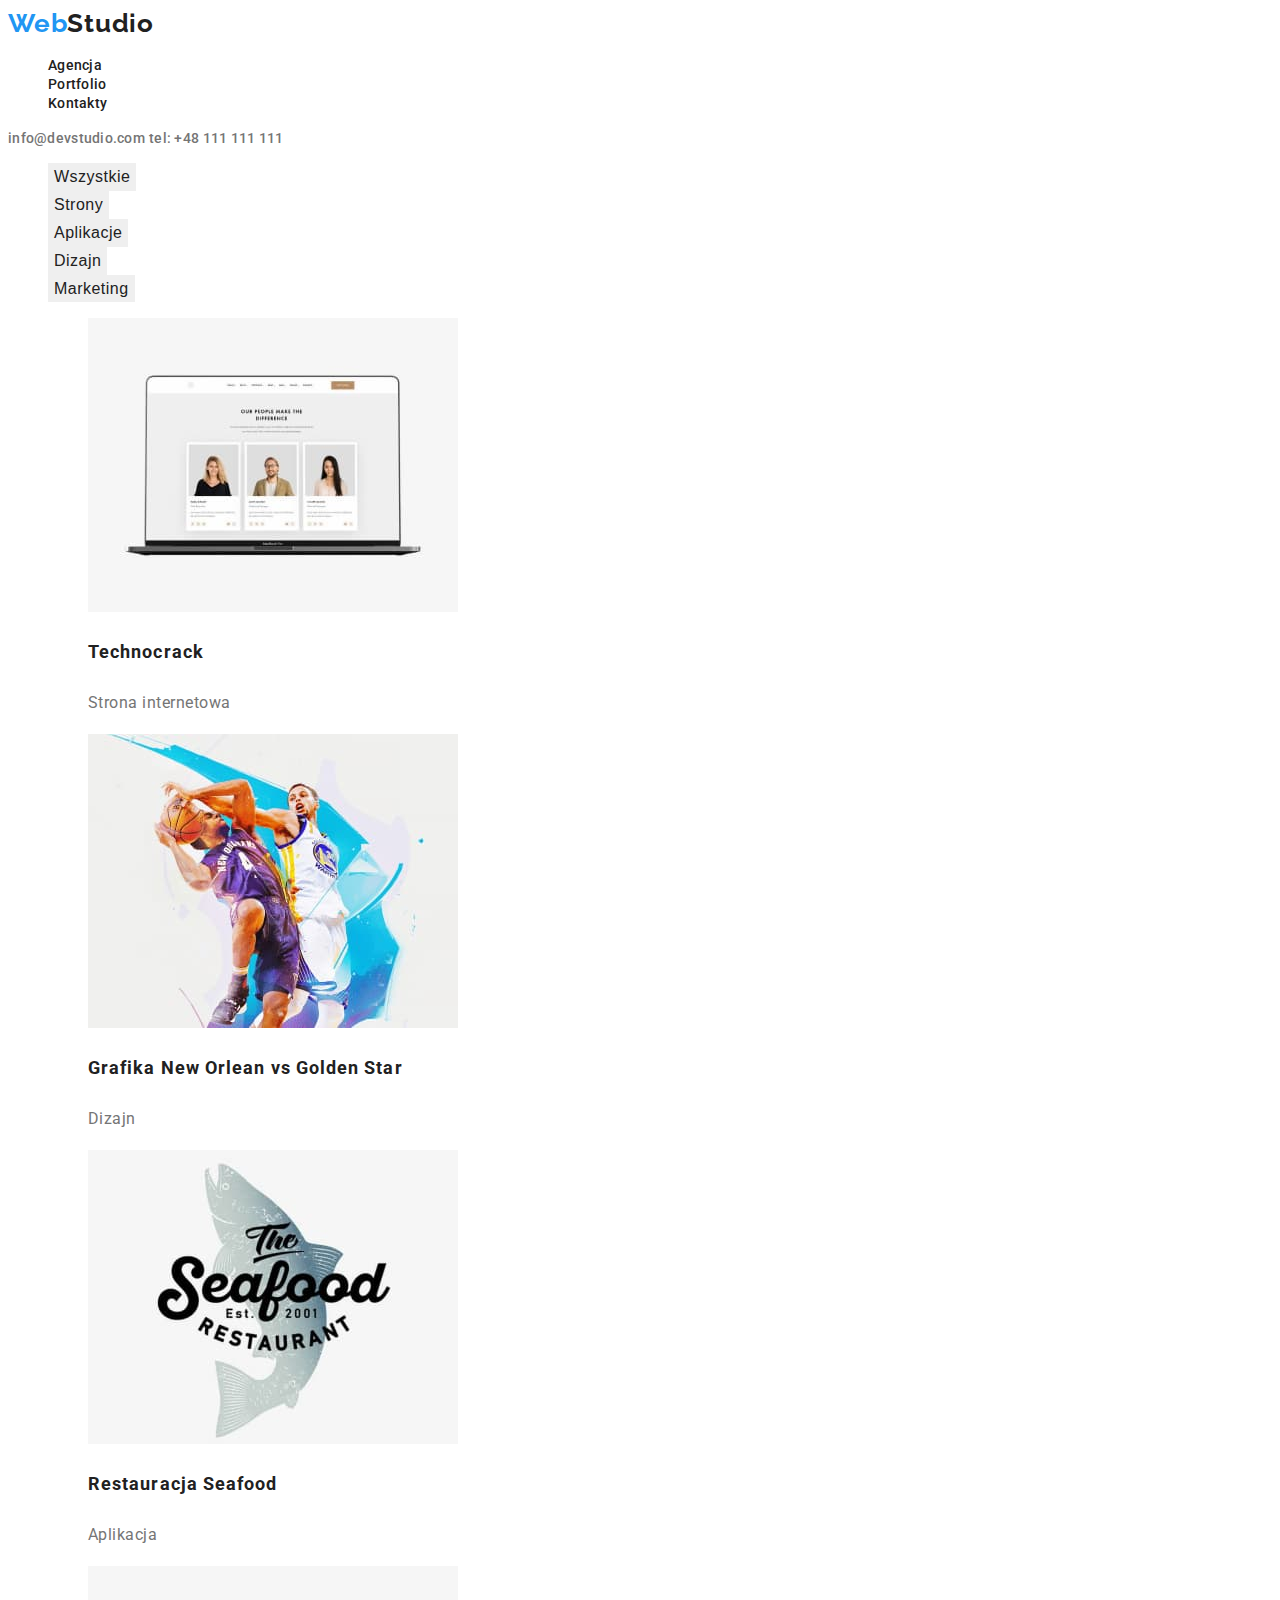
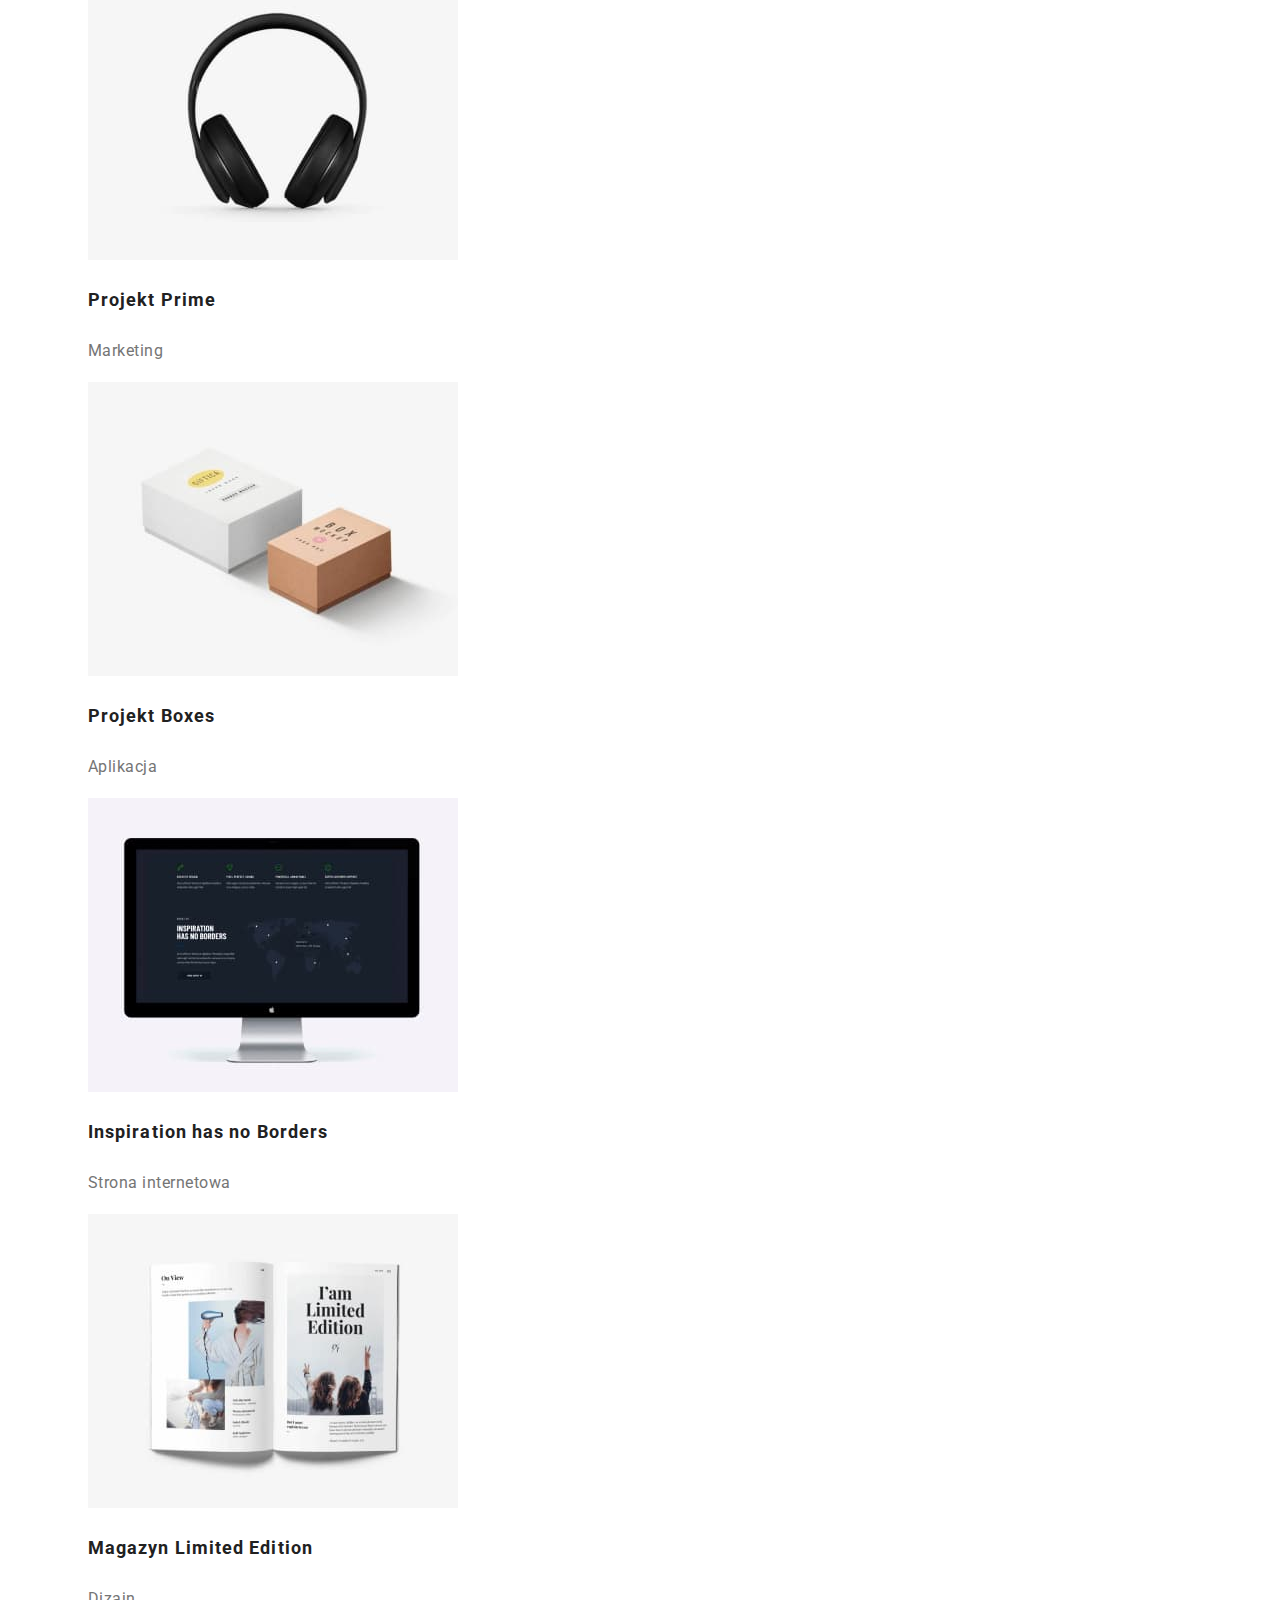
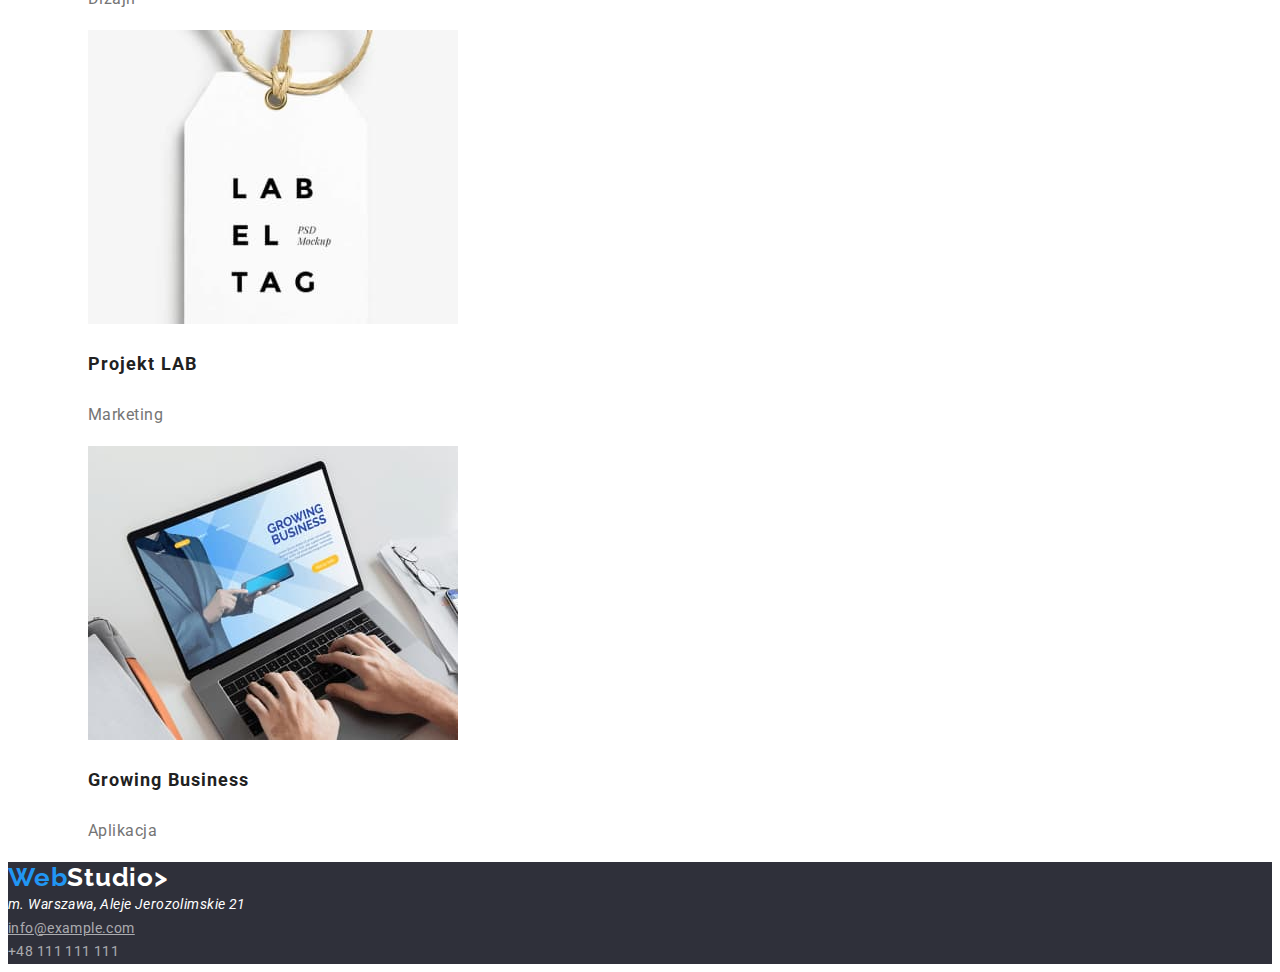
==== portfolio.html @ 7dd77236 "copied files from hw-02" ====
<!DOCTYPE html>
<html lang="pl">
  <head>
    <meta charset="UTF-8" />
    <meta http-equiv="X-UA-Compatible" content="IE=edge" />
    <meta name="viewport" content="width=device-width, initial-scale=1.0" />
    <title>Portfolio</title>
    <!--Google fonts links-->
    <link rel="preconnect" href="https://fonts.googleapis.com" />
    <link rel="preconnect" href="https://fonts.gstatic.com" crossorigin />
    <link
      href="https://fonts.googleapis.com/css2?family=Raleway:wght@700&family=Roboto:wght@400;500;700;900&display=swap"
      rel="stylesheet"
    />

    <!--End Google fonts links-->
    <link rel="stylesheet" href="./css/styles.css" />
  </head>
  <body>
    <header>
      <a href="#" class="header-logo"
        ><span class="blue-element">Web</span>Studio</a
      >
      <nav>
        <ul class="list">
          <li><a href="./index.html" class="nav-item">Agencja</a></li>
          <li><a href="./portfolio.html" class="nav-item">Portfolio</a></li>
          <li><a href="#" class="nav-item">Kontakty</a></li>
        </ul>
      </nav>
      <a href="mailto:info@devstudio.com" class="header-mail-link"
        >info@devstudio.com</a
      >
      <a href="tel:+48111111111" class="header-tel-link"
        >tel: +48 111 111 111</a
      >
    </header>
    <main>
      <!--Filters-->

      <section>
        <ul class="list">
          <li><button type="button" class="filters-btn">Wszystkie</button></li>
          <li><button type="button" class="filters-btn">Strony</button></li>
          <li><button type="button" class="filters-btn">Aplikacje</button></li>
          <li><button type="button" class="filters-btn">Dizajn</button></li>

          <li><button type="button" class="filters-btn">Marketing</button></li>
        </ul>
      </section>

      <!--Projects-->
      <section>
        <ul class="list">
          <li>
            <figure>
              <img
                src="images/portfolio/portfolio_img1.jpg"
                alt="laptop screen"
                width="370"
                height="294"
              />
              <figcaption>
                <hgroup>
                  <h3 class="projects-pic-title">Technocrack</h3>
                  <p class="projects-description">Strona internetowa</p>
                </hgroup>
              </figcaption>
            </figure>
          </li>

          <li>
            <figure>
              <img
                src="images/portfolio/portfolio_img2.jpg"
                alt="basketball players"
                width="370"
                height="294"
              />
              <figcaption>
                <hgroup>
                  <h3 class="projects-pic-title">
                    Grafika New Orlean vs Golden Star
                  </h3>
                  <p class="projects-description">Dizajn</p>
                </hgroup>
              </figcaption>
            </figure>
          </li>
          <li>
            <figure>
              <img
                src="images/portfolio/portfolio_img3.jpg"
                alt="restaurant logo"
                width="370"
                height="294"
              />
              <figcaption>
                <hgroup>
                  <h3 class="projects-pic-title">Restauracja Seafood</h3>
                  <p class="projects-description">Aplikacja</p>
                </hgroup>
              </figcaption>
            </figure>
          </li>
          <li>
            <figure>
              <img
                src="images/portfolio/portfolio_img4.jpg"
                alt="headphones"
                width="370"
                height="294"
              />
              <figcaption>
                <hgroup>
                  <h3 class="projects-pic-title">Projekt Prime</h3>
                  <p class="projects-description">Marketing</p>
                </hgroup>
              </figcaption>
            </figure>
          </li>
          <li>
            <figure>
              <img
                src="images/portfolio/portfolio_img5.jpg"
                alt="boxes"
                width="370"
                height="294"
              />
              <figcaption>
                <hgroup>
                  <h3 class="projects-pic-title">Projekt Boxes</h3>
                  <p class="projects-description">Aplikacja</p>
                </hgroup>
              </figcaption>
            </figure>
          </li>
          <li>
            <figure>
              <img
                src="images/portfolio/portfolio_img6.jpg"
                alt="screen"
                width="370"
                height="294"
              />
              <figcaption>
                <hgroup>
                  <h3 class="projects-pic-title">Inspiration has no Borders</h3>
                  <p class="projects-description">Strona internetowa</p>
                </hgroup>
              </figcaption>
            </figure>
          </li>
          <li>
            <figure>
              <img
                src="images/portfolio/portfolio_img7.jpg"
                alt="magazine"
                width="370"
                height="294"
              />
              <figcaption>
                <hgroup>
                  <h3 class="projects-pic-title">Magazyn Limited Edition</h3>
                  <p class="projects-description">Dizajn</p>
                </hgroup>
              </figcaption>
            </figure>
          </li>
          <li>
            <figure>
              <img
                src="images/portfolio/portfolio_img8.jpg"
                alt="label tag"
                width="370"
                height="294"
              />
              <figcaption>
                <hgroup>
                  <h3 class="projects-pic-title">Projekt LAB</h3>
                  <p class="projects-description">Marketing</p>
                </hgroup>
              </figcaption>
            </figure>
          </li>
          <li>
            <figure>
              <img
                src="images/portfolio/portfolio_img9.jpg"
                alt="hands on laptop"
                width="370"
                height="294"
              />
              <figcaption>
                <hgroup>
                  <h3 class="projects-pic-title">Growing Business</h3>
                  <p class="projects-description">Aplikacja</p>
                </hgroup>
              </figcaption>
            </figure>
          </li>
        </ul>
      </section>
    </main>
    <footer class="footer">
      <a href="#" class="footer-logo"
        ><span class="blue-element">Web</span>Studio></a
      >
      <address class="address">m. Warszawa, Aleje Jerozolimskie 21</address>
      <a href="mailto:info@example.com" class="portfolio-footer-mail"
        >info@example.com</a
      >
      <div>
        <a href="tel:+48111111111" class="footer-tel-link">+48 111 111 111</a>
      </div>
    </footer>
  </body>
</html>
---- css/styles.css ----
:root {
  --primary-color: #212121;
  --text-color: #757575;
  --selection-color: #2196f3;
  --background-color: #2f303a;
  --hero-font-color: #ffffff;
  --footer-logo-address-color: rgba(255, 255, 255, 1);
  --footer-links-color: rgba(255, 255, 255, 0.6);
}

body {
  font-family: "Roboto", sans-serif, "Raleway", sans-serif;
  color: var(--primary-color);
}

.header-logo {
  font-family: "Raleway";
  font-weight: 700;
  font-size: 26px;
  line-height: 1.19;
  letter-spacing: 0.03em;
  text-decoration: none;
  color: var(--primary-color);
}

.blue-element {
  color: #2196f3;
}

.list {
  list-style: none;
}

.nav-item {
  font-weight: 500;
  font-size: 14px;
  line-height: 1.14;
  letter-spacing: 0.02em;
  text-decoration: none;
  color: var(--primary-color);
}

.nav-item:hover,
.nav-item:focus {
  color: #2196f3;
}

.header-tel-link,
.header-mail-link {
  font-family: "Roboto";
  font-weight: 500;
  font-size: 14px;
  line-height: 1.14;
  letter-spacing: 0.02em;
  text-decoration: none;
  color: var(--text-color);
}

.header-tel-link:hover,
.header-tel-link:focus {
  color: var(--selection-color);
}
.header-mail-link:hover,
.header-mail-link:focus {
  color: var(--selection-color);
}

.hero {
  color: var(--hero-font-color);
  background-color: var(--background-color);
}

.hero-head {
  font-weight: 900;
  font-size: 44px;
  line-height: 1.36;
  text-align: center;
  letter-spacing: 0.06em;
  text-transform: uppercase;
}

.hero-btn {
  font-weight: 700;
  font-size: 16px;
  line-height: 1.87;
  align-items: center;
  text-align: center;
  letter-spacing: 0.06em;
  background-color: var(--selection-color);
  cursor: pointer;
}

.filters-btn {
  font-weight: 500;
  font-size: 16px;
  line-height: 1.62;
  text-align: center;
  letter-spacing: 0.03em;
  color: var(--primary-color);
  border: none;
  cursor: pointer;
}

.filters-btn:hover,
.filters-btn:focus {
  background-color: var(--selection-color);
  color: var(--hero-font-color);
}

.text-headline {
  font-weight: 700;
  font-size: 14px;
  line-height: 1.14;
  letter-spacing: 0.03em;
  text-transform: uppercase;

  color: var(--primary-color);
}

.text {
  font-size: 14px;
  line-height: 1.71;
  letter-spacing: 0.03em;

  color: var(--text-color);
}

.headline {
  font-weight: 700;
  font-size: 36px;
  line-height: 1.16;
  text-align: center;
  letter-spacing: 0.03em;

  color: var(--primary-color);
}

.team-member {
  font-weight: 500;
  font-size: 16px;
  line-height: 1.18;
  letter-spacing: 0.03em;

  color: var(--primary-color);
}

.team-position {
  font-size: 16px;
  line-height: 1.18;
  letter-spacing: 0.03em;
  color: var(--text-color);
}

.projects-pic-title {
  font-weight: 700;
  font-size: 18px;
  line-height: 2;
  letter-spacing: 0.06em;
  color: var(--primary-color);
}

.projects-description {
  font-size: 16px;
  line-height: 1.87;
  letter-spacing: 0.03em;
  color: var(--text-color);
}
.footer {
  background-color: var(--background-color);
}

.footer-logo {
  font-family: "Raleway";
  font-weight: 700;
  font-size: 26px;
  line-height: 1.19;
  letter-spacing: 0.03em;
  color: var(--footer-logo-address-color);
  text-decoration: none;
}

.address {
  font-size: 14px;
  line-height: 1.71;
  letter-spacing: 0.03em;
  color: var(--footer-logo-address-color);
}

.footer-tel-link,
.agency-footer-mail {
  font-size: 14px;
  line-height: 1.71;
  letter-spacing: 0.03em;
  text-decoration: none;
  color: var(--footer-links-color);
}

.footer-tel-link:hover,
.footer-tel-link:focus {
  color: var(--selection-color);
}

.agency.footer-mail:hover,
.agency-footer-mail:focus {
  color: var(--selection-color);
}

.portfolio-footer-mail {
  font-size: 14px;
  line-height: 1.71;
  letter-spacing: 0.03em;
  text-decoration-line: underline;
  color: var(--footer-links-color);
}

.portfolio-footer-mail:hover,
portfolio-footer-mail:focus {
  color: var(--selection-color);
}
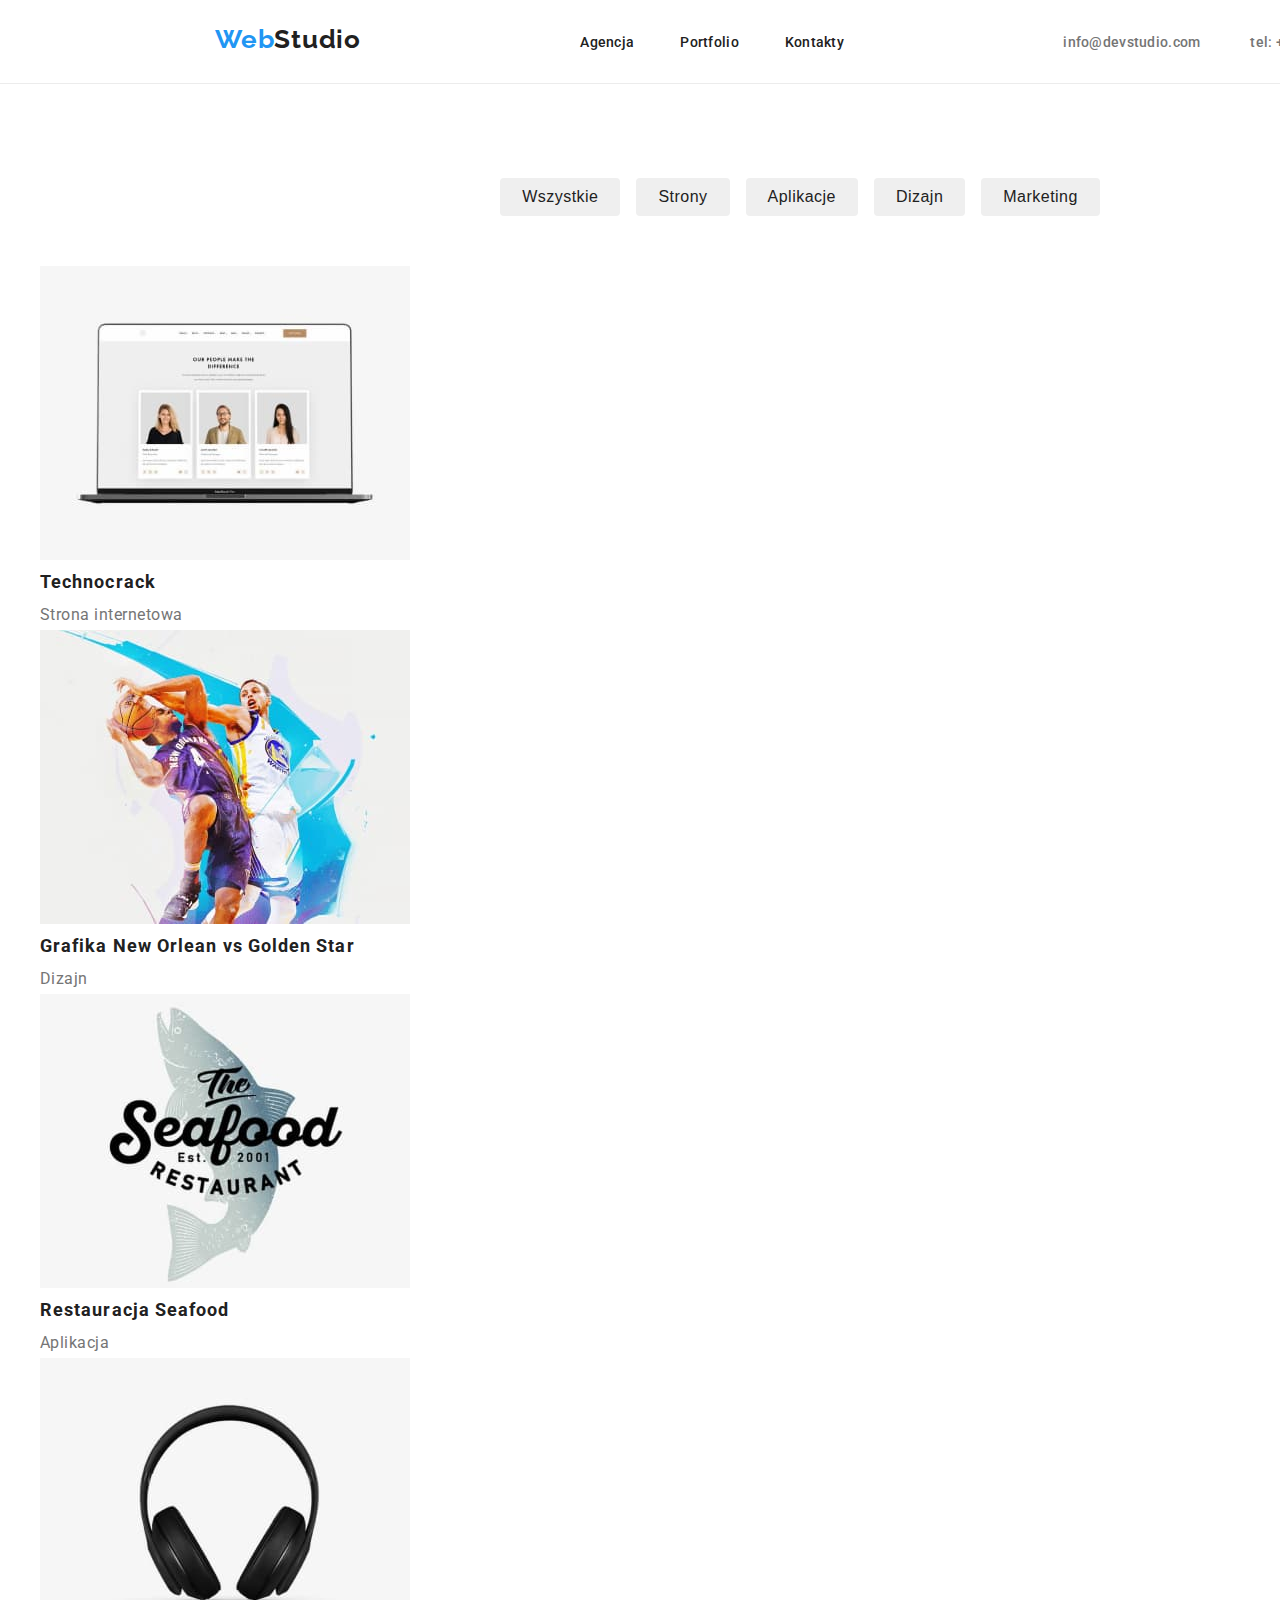
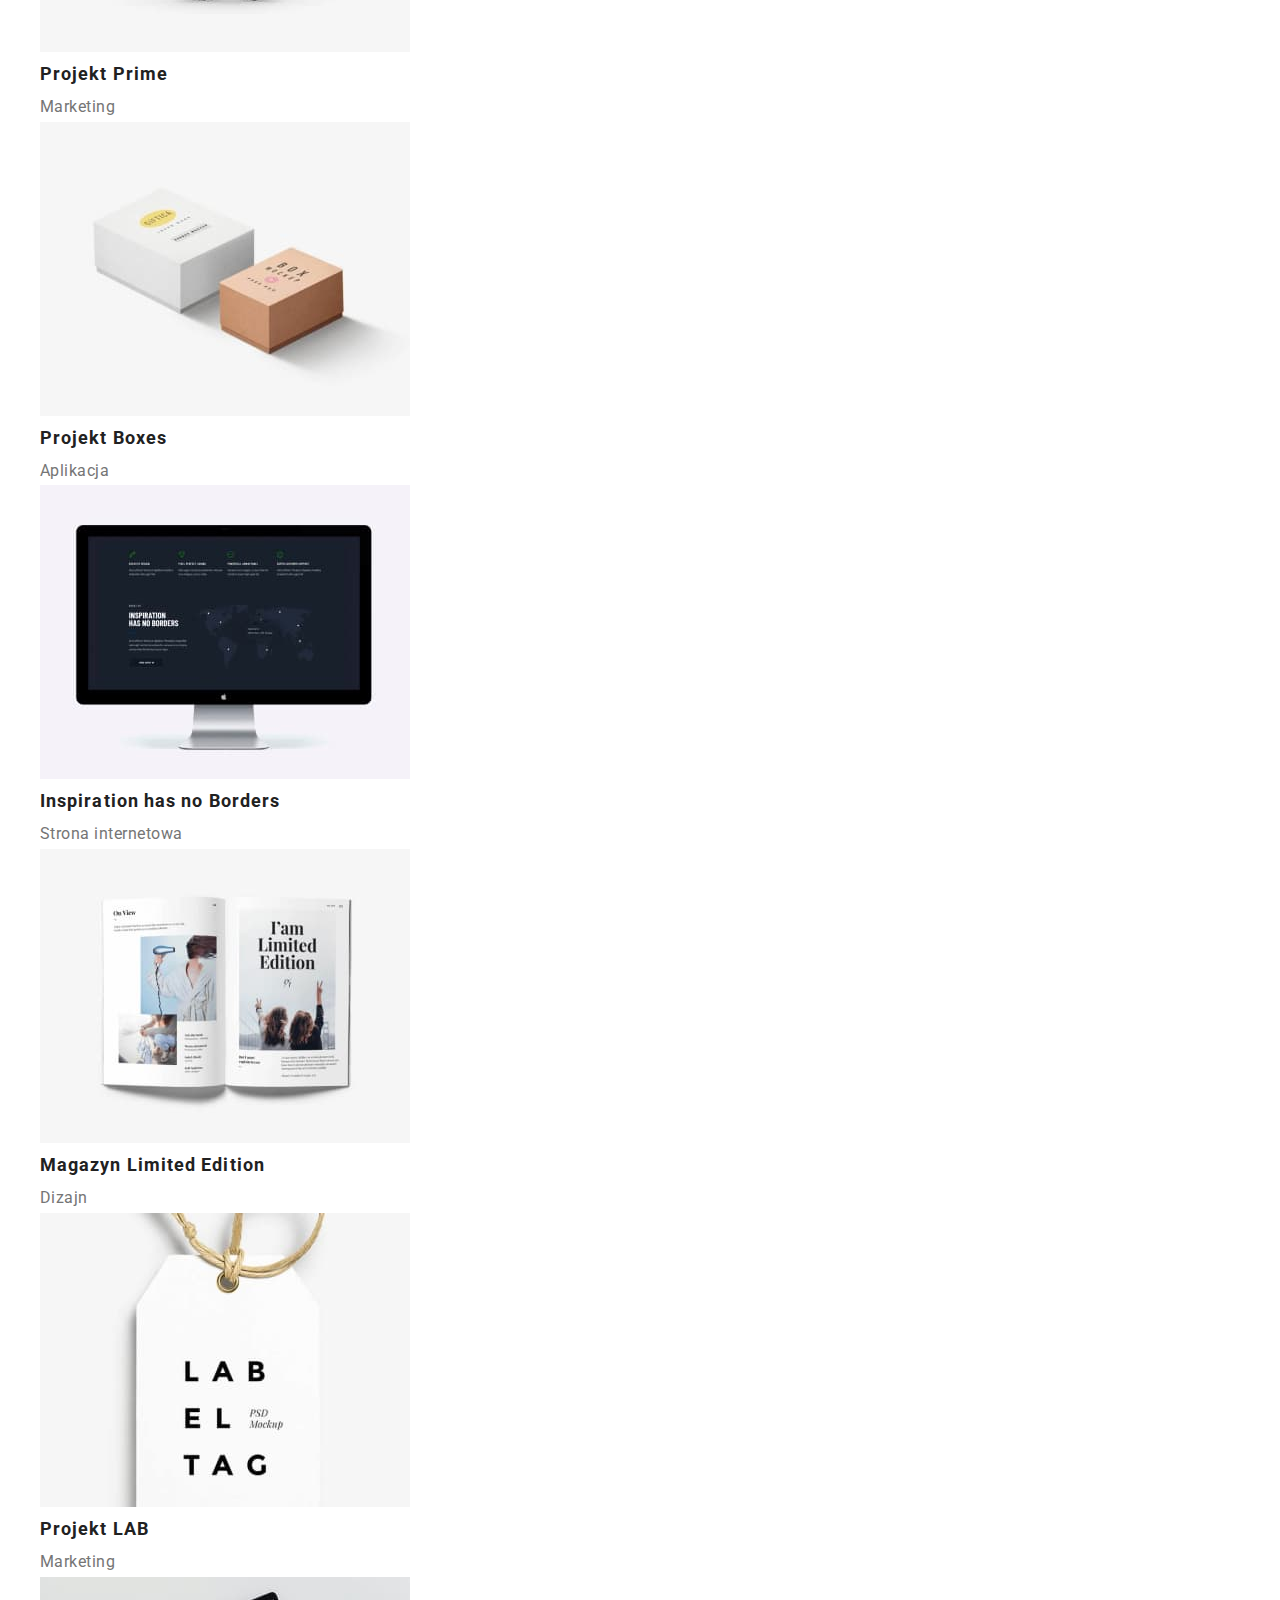
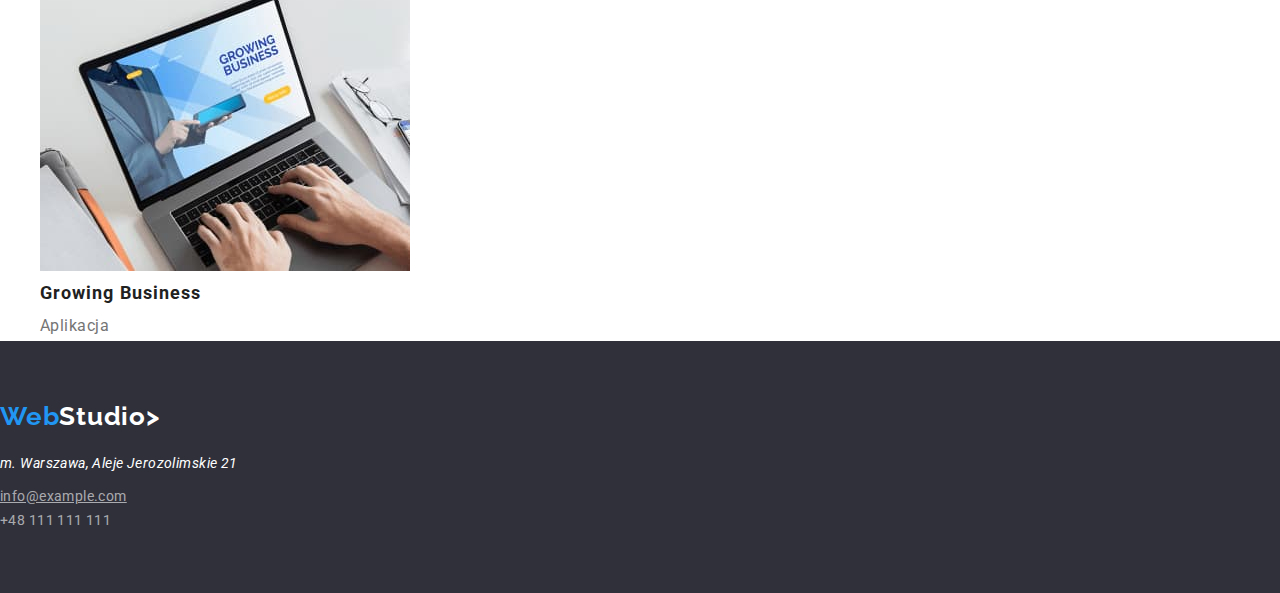
==== commit d1ead6c8: "arranged filters buttons" ====
--- a/portfolio.html
+++ b/portfolio.html
@@ -18,40 +18,58 @@
   </head>
   <body>
     <header>
-      <a href="#" class="header-logo"
-        ><span class="blue-element">Web</span>Studio</a
-      >
-      <nav>
-        <ul class="list">
-          <li><a href="./index.html" class="nav-item">Agencja</a></li>
-          <li><a href="./portfolio.html" class="nav-item">Portfolio</a></li>
-          <li><a href="#" class="nav-item">Kontakty</a></li>
-        </ul>
-      </nav>
-      <a href="mailto:info@devstudio.com" class="header-mail-link"
-        >info@devstudio.com</a
-      >
-      <a href="tel:+48111111111" class="header-tel-link"
-        >tel: +48 111 111 111</a
-      >
+      <section class="header section">
+        <div class="container">
+          <a href="#" class="header-logo"
+            ><span class="blue-element">Web</span>Studio</a
+          >
+          <nav>
+            <ul class="list nav-list">
+              <li><a href="./index.html" class="nav-item">Agencja</a></li>
+              <li><a href="./portfolio.html" class="nav-item">Portfolio</a></li>
+              <li><a href="#" class="nav-item">Kontakty</a></li>
+            </ul>
+          </nav>
+          <ul class="list contacts-list">
+            <li>
+              <a href="mailto:info@devstudio.com" class="header-mail-link"
+                >info@devstudio.com</a
+              >
+            </li>
+            <li>
+              <a href="tel:+48111111111" class="header-tel-link"
+                >tel: +48 111 111 111</a
+              >
+            </li>
+          </ul>
+        </div>
+      </section>
     </header>
     <main>
       <!--Filters-->
 
-      <section>
-        <ul class="list">
-          <li><button type="button" class="filters-btn">Wszystkie</button></li>
-          <li><button type="button" class="filters-btn">Strony</button></li>
-          <li><button type="button" class="filters-btn">Aplikacje</button></li>
-          <li><button type="button" class="filters-btn">Dizajn</button></li>
-
-          <li><button type="button" class="filters-btn">Marketing</button></li>
-        </ul>
+      <section class="section filters-section">
+        <div class="container">
+          <ul class="list filters-btn-list">
+            <li>
+              <button type="button" class="filters-btn">Wszystkie</button>
+            </li>
+            <li><button type="button" class="filters-btn">Strony</button></li>
+            <li>
+              <button type="button" class="filters-btn">Aplikacje</button>
+            </li>
+            <li><button type="button" class="filters-btn">Dizajn</button></li>
+
+            <li>
+              <button type="button" class="filters-btn">Marketing</button>
+            </li>
+          </ul>
+        </div>
       </section>
 
       <!--Projects-->
-      <section>
-        <ul class="list">
+      <section class="section projects-section">
+        <ul class="list projects-list">
           <li>
             <figure>
               <img
--- a/css/styles.css
+++ b/css/styles.css
@@ -6,12 +6,37 @@
   --hero-font-color: #ffffff;
   --footer-logo-address-color: rgba(255, 255, 255, 1);
   --footer-links-color: rgba(255, 255, 255, 0.6);
+  --our-team-background-color: #f5f4fa;
+}
+
+*,
+*::before,
+*::after {
+  box-sizing: border-box;
+}
+* {
+  margin: 0;
 }
 
 body {
   font-family: "Roboto", sans-serif, "Raleway", sans-serif;
   color: var(--primary-color);
 }
+.section {
+  width: 1600px;
+}
+
+.container {
+  width: 1200px;
+  padding: 0 15px;
+}
+/* HEADER */
+
+.header > .container {
+  display: flex;
+  justify-content: space-between;
+  margin: 0 auto;
+}
 
 .header-logo {
   font-family: "Raleway";
@@ -21,6 +46,8 @@
   letter-spacing: 0.03em;
   text-decoration: none;
   color: var(--primary-color);
+  margin-top: 24px;
+  margin-bottom: 25px;
 }
 
 .blue-element {
@@ -31,6 +58,14 @@
   list-style: none;
 }
 
+.nav-list {
+  display: flex;
+  gap: 46px;
+  padding: 0;
+  margin-top: 32px;
+  margin-bottom: 32px;
+}
+
 .nav-item {
   font-weight: 500;
   font-size: 14px;
@@ -42,7 +77,14 @@
 
 .nav-item:hover,
 .nav-item:focus {
-  color: #2196f3;
+  color: var(--selection-color);
+}
+.contacts-list {
+  display: flex;
+  gap: 50px;
+  padding: 0;
+  margin-top: 32px;
+  margin-bottom: 32px;
 }
 
 .header-tel-link,
@@ -65,9 +107,12 @@
   color: var(--selection-color);
 }
 
+/* HERO */
+
 .hero {
   color: var(--hero-font-color);
   background-color: var(--background-color);
+  padding: 94px;
 }
 
 .hero-head {
@@ -77,6 +122,9 @@
   text-align: center;
   letter-spacing: 0.06em;
   text-transform: uppercase;
+  margin: 0 auto;
+  width: 696px;
+  padding-bottom: 30px;
 }
 
 .hero-btn {
@@ -87,7 +135,212 @@
   text-align: center;
   letter-spacing: 0.06em;
   background-color: var(--selection-color);
+  border: none;
+  color: var(--hero-font-color);
   cursor: pointer;
+  margin: 0 auto;
+  padding-top: 10px;
+  padding-bottom: 10px;
+  padding-right: 41px;
+  padding-left: 42px;
+  display: flex;
+  justify-content: center;
+}
+
+/* OUR ASSETS */
+
+.our-assets {
+  padding-top: 94px;
+  padding-bottom: 94px;
+}
+.our-assets > .container {
+  margin: 0 auto;
+}
+
+.our-assets-list {
+  display: flex;
+  flex-wrap: wrap;
+  gap: 30px;
+  padding: 0;
+}
+
+.our-assets-item {
+  flex-basis: calc((100% - 90px) / 4);
+}
+.our-assets-item p {
+  margin-top: 10px;
+}
+
+.our-assets-text-headline {
+  font-weight: 700;
+  font-size: 14px;
+  line-height: 1.14;
+  letter-spacing: 0.03em;
+  text-transform: uppercase;
+
+  color: var(--primary-color);
+}
+
+.our-assets-text {
+  font-size: 14px;
+  line-height: 1.71;
+  letter-spacing: 0.03em;
+
+  color: var(--text-color);
+}
+
+/* CZYM SIĘ ZAJMUJEMY */
+
+.our-profession {
+  padding-bottom: 94px;
+}
+
+.our-profession > .container {
+  margin: 0 auto;
+}
+
+.our-profession-list {
+  display: flex;
+  flex-wrap: wrap;
+  gap: 30px;
+  margin-top: 50px;
+  padding: 0;
+}
+.our-profession-headline {
+  font-weight: 700;
+  font-size: 36px;
+  line-height: 1.16;
+  text-align: center;
+  letter-spacing: 0.03em;
+  color: var(--primary-color);
+  margin: 0 auto;
+}
+
+/* NASZ ZESPÓŁ */
+
+.our-team-section {
+  background-color: var(--our-team-background-color);
+  padding-top: 94px;
+  padding-bottom: 94px;
+}
+
+.our-team-section .container {
+  margin: 0 auto;
+}
+
+.our-team-headline {
+  font-weight: 700;
+  font-size: 36px;
+  line-height: 1.16;
+  text-align: center;
+  letter-spacing: 0.03em;
+  color: var(--primary-color);
+  margin: 0 auto 50px;
+}
+
+.our-team-list {
+  display: flex;
+  justify-content: center;
+  gap: 30px;
+  padding: 0;
+}
+
+.our-team-list-item {
+  flex-basis: calc((100%-90px) / 4);
+  box-shadow: 0px 1px 3px rgba(0, 0, 0, 0.12), 0px 1px 1px rgba(0, 0, 0, 0.14),
+    0px 2px 1px rgba(0, 0, 0, 0.2);
+}
+
+.team-member {
+  font-weight: 500;
+  font-size: 16px;
+  line-height: 1.18;
+  letter-spacing: 0.03em;
+
+  color: var(--primary-color);
+  text-align: center;
+  margin: 30px 99px 10px 99px;
+}
+
+.team-position {
+  font-size: 16px;
+  line-height: 1.18;
+  letter-spacing: 0.03em;
+  color: var(--text-color);
+  text-align: center;
+  padding-bottom: 30px;
+}
+
+/* FOOTER */
+
+.footer {
+  background-color: var(--background-color);
+  width: 1600px;
+  padding-top: 60px;
+  padding-bottom: 60px;
+}
+
+.footer .container {
+  margin: 0 auto;
+  width: 1200px;
+}
+.footer-logo {
+  font-family: "Raleway";
+  font-weight: 700;
+  font-size: 26px;
+  line-height: 1.19;
+  letter-spacing: 0.03em;
+  color: var(--footer-logo-address-color);
+  text-decoration: none;
+  padding-bottom: 20px;
+  display: flex;
+}
+
+.address {
+  font-size: 14px;
+  line-height: 1.71;
+  letter-spacing: 0.03em;
+  color: var(--footer-logo-address-color);
+  padding-bottom: 9px;
+}
+.agency-footer-mail {
+  padding-bottom: 9px;
+}
+.footer-tel-link,
+.agency-footer-mail {
+  font-size: 14px;
+  line-height: 1.71;
+  letter-spacing: 0.03em;
+  text-decoration: none;
+  color: var(--footer-links-color);
+}
+
+.footer-tel-link:hover,
+.footer-tel-link:focus {
+  color: var(--selection-color);
+}
+
+.agency-footer-mail:hover,
+.agency-footer-mail:focus {
+  color: var(--selection-color);
+}
+
+/* PORTFOLIO FILTERS */
+
+.filters-section {
+  border-top: 1px solid #ececec;
+}
+
+.filters-btn-list {
+  display: flex;
+  justify-content: center;
+  padding: 0;
+}
+
+.filters-section .container {
+  padding-top: 94px;
+  padding-bottom: 50px;
+  margin: 0 auto;
 }
 
 .filters-btn {
@@ -99,6 +352,9 @@
   color: var(--primary-color);
   border: none;
   cursor: pointer;
+  margin: 0 8px;
+  border-radius: 4px;
+  padding: 6px 22px 6px 22px;
 }
 
 .filters-btn:hover,
@@ -107,48 +363,17 @@
   color: var(--hero-font-color);
 }
 
-.text-headline {
-  font-weight: 700;
-  font-size: 14px;
-  line-height: 1.14;
-  letter-spacing: 0.03em;
-  text-transform: uppercase;
-
-  color: var(--primary-color);
-}
-
-.text {
+.portfolio-footer-mail {
   font-size: 14px;
   line-height: 1.71;
   letter-spacing: 0.03em;
-
-  color: var(--text-color);
-}
-
-.headline {
-  font-weight: 700;
-  font-size: 36px;
-  line-height: 1.16;
-  text-align: center;
-  letter-spacing: 0.03em;
-
-  color: var(--primary-color);
-}
-
-.team-member {
-  font-weight: 500;
-  font-size: 16px;
-  line-height: 1.18;
-  letter-spacing: 0.03em;
-
-  color: var(--primary-color);
-}
-
-.team-position {
-  font-size: 16px;
-  line-height: 1.18;
-  letter-spacing: 0.03em;
-  color: var(--text-color);
+  text-decoration-line: underline;
+  color: var(--footer-links-color);
+}
+
+.portfolio-footer-mail:hover,
+portfolio-footer-mail:focus {
+  color: var(--selection-color);
 }
 
 .projects-pic-title {
@@ -165,55 +390,3 @@
   letter-spacing: 0.03em;
   color: var(--text-color);
 }
-.footer {
-  background-color: var(--background-color);
-}
-
-.footer-logo {
-  font-family: "Raleway";
-  font-weight: 700;
-  font-size: 26px;
-  line-height: 1.19;
-  letter-spacing: 0.03em;
-  color: var(--footer-logo-address-color);
-  text-decoration: none;
-}
-
-.address {
-  font-size: 14px;
-  line-height: 1.71;
-  letter-spacing: 0.03em;
-  color: var(--footer-logo-address-color);
-}
-
-.footer-tel-link,
-.agency-footer-mail {
-  font-size: 14px;
-  line-height: 1.71;
-  letter-spacing: 0.03em;
-  text-decoration: none;
-  color: var(--footer-links-color);
-}
-
-.footer-tel-link:hover,
-.footer-tel-link:focus {
-  color: var(--selection-color);
-}
-
-.agency.footer-mail:hover,
-.agency-footer-mail:focus {
-  color: var(--selection-color);
-}
-
-.portfolio-footer-mail {
-  font-size: 14px;
-  line-height: 1.71;
-  letter-spacing: 0.03em;
-  text-decoration-line: underline;
-  color: var(--footer-links-color);
-}
-
-.portfolio-footer-mail:hover,
-portfolio-footer-mail:focus {
-  color: var(--selection-color);
-}
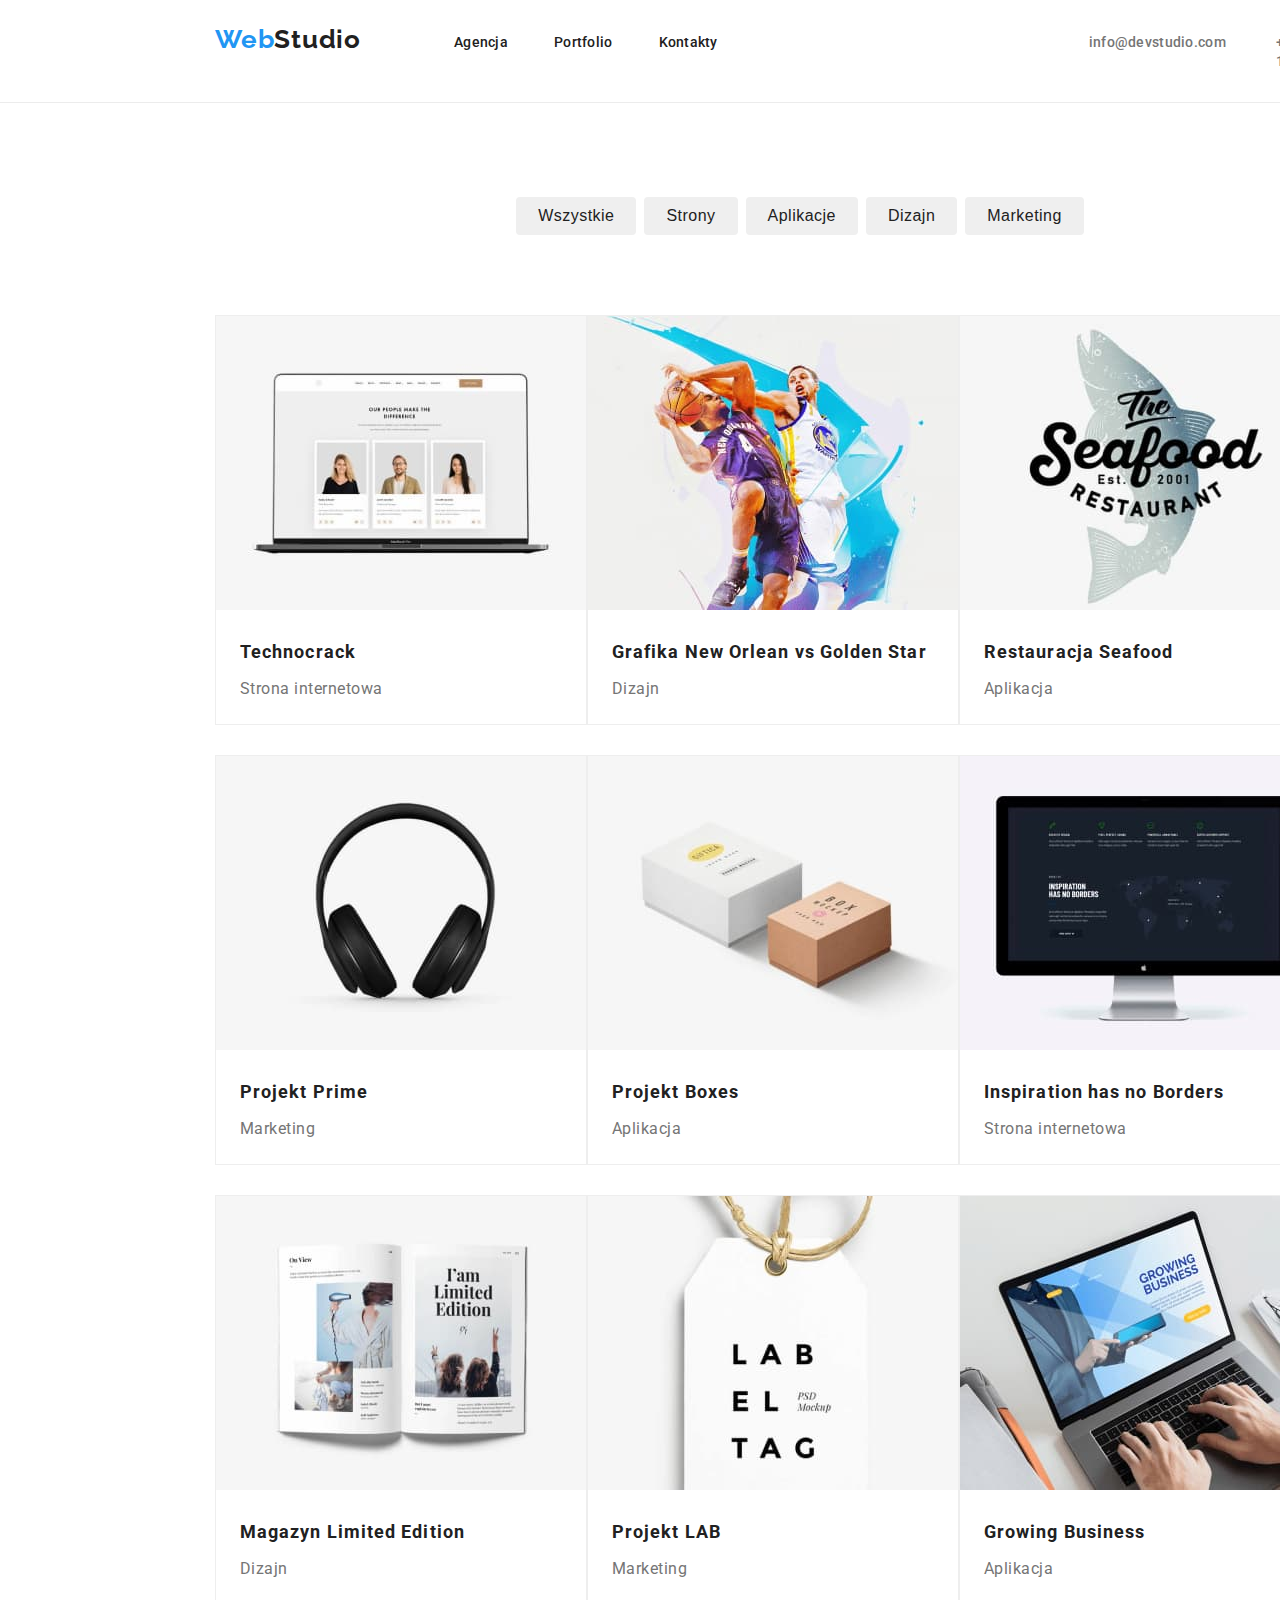
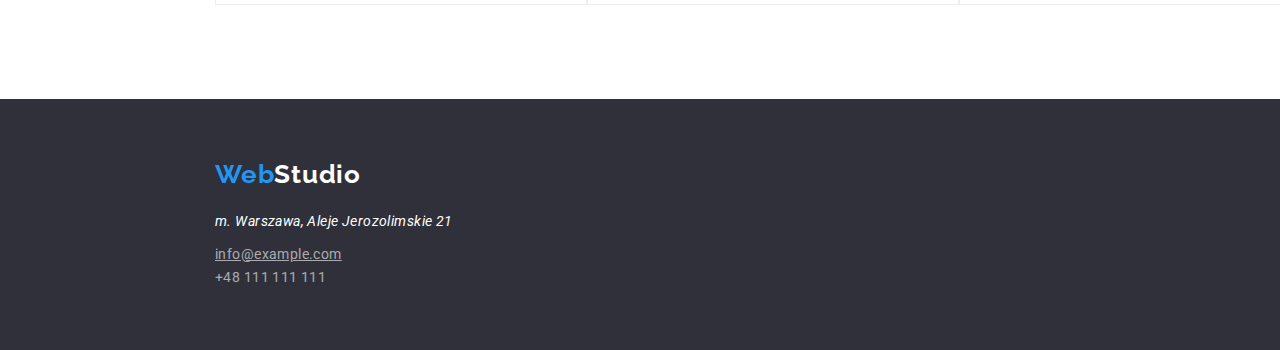
==== commit f4f09d96: "created portfolio grid" ====
--- a/portfolio.html
+++ b/portfolio.html
@@ -38,7 +38,7 @@
             </li>
             <li>
               <a href="tel:+48111111111" class="header-tel-link"
-                >tel: +48 111 111 111</a
+                >+48 111 111 111</a
               >
             </li>
           </ul>
@@ -69,167 +69,176 @@
 
       <!--Projects-->
       <section class="section projects-section">
-        <ul class="list projects-list">
-          <li>
-            <figure>
-              <img
-                src="images/portfolio/portfolio_img1.jpg"
-                alt="laptop screen"
-                width="370"
-                height="294"
-              />
-              <figcaption>
-                <hgroup>
-                  <h3 class="projects-pic-title">Technocrack</h3>
-                  <p class="projects-description">Strona internetowa</p>
-                </hgroup>
-              </figcaption>
-            </figure>
-          </li>
-
-          <li>
-            <figure>
-              <img
-                src="images/portfolio/portfolio_img2.jpg"
-                alt="basketball players"
-                width="370"
-                height="294"
-              />
-              <figcaption>
-                <hgroup>
-                  <h3 class="projects-pic-title">
-                    Grafika New Orlean vs Golden Star
-                  </h3>
-                  <p class="projects-description">Dizajn</p>
-                </hgroup>
-              </figcaption>
-            </figure>
-          </li>
-          <li>
-            <figure>
-              <img
-                src="images/portfolio/portfolio_img3.jpg"
-                alt="restaurant logo"
-                width="370"
-                height="294"
-              />
-              <figcaption>
-                <hgroup>
-                  <h3 class="projects-pic-title">Restauracja Seafood</h3>
-                  <p class="projects-description">Aplikacja</p>
-                </hgroup>
-              </figcaption>
-            </figure>
-          </li>
-          <li>
-            <figure>
-              <img
-                src="images/portfolio/portfolio_img4.jpg"
-                alt="headphones"
-                width="370"
-                height="294"
-              />
-              <figcaption>
-                <hgroup>
-                  <h3 class="projects-pic-title">Projekt Prime</h3>
-                  <p class="projects-description">Marketing</p>
-                </hgroup>
-              </figcaption>
-            </figure>
-          </li>
-          <li>
-            <figure>
-              <img
-                src="images/portfolio/portfolio_img5.jpg"
-                alt="boxes"
-                width="370"
-                height="294"
-              />
-              <figcaption>
-                <hgroup>
-                  <h3 class="projects-pic-title">Projekt Boxes</h3>
-                  <p class="projects-description">Aplikacja</p>
-                </hgroup>
-              </figcaption>
-            </figure>
-          </li>
-          <li>
-            <figure>
-              <img
-                src="images/portfolio/portfolio_img6.jpg"
-                alt="screen"
-                width="370"
-                height="294"
-              />
-              <figcaption>
-                <hgroup>
-                  <h3 class="projects-pic-title">Inspiration has no Borders</h3>
-                  <p class="projects-description">Strona internetowa</p>
-                </hgroup>
-              </figcaption>
-            </figure>
-          </li>
-          <li>
-            <figure>
-              <img
-                src="images/portfolio/portfolio_img7.jpg"
-                alt="magazine"
-                width="370"
-                height="294"
-              />
-              <figcaption>
-                <hgroup>
-                  <h3 class="projects-pic-title">Magazyn Limited Edition</h3>
-                  <p class="projects-description">Dizajn</p>
-                </hgroup>
-              </figcaption>
-            </figure>
-          </li>
-          <li>
-            <figure>
-              <img
-                src="images/portfolio/portfolio_img8.jpg"
-                alt="label tag"
-                width="370"
-                height="294"
-              />
-              <figcaption>
-                <hgroup>
-                  <h3 class="projects-pic-title">Projekt LAB</h3>
-                  <p class="projects-description">Marketing</p>
-                </hgroup>
-              </figcaption>
-            </figure>
-          </li>
-          <li>
-            <figure>
-              <img
-                src="images/portfolio/portfolio_img9.jpg"
-                alt="hands on laptop"
-                width="370"
-                height="294"
-              />
-              <figcaption>
-                <hgroup>
-                  <h3 class="projects-pic-title">Growing Business</h3>
-                  <p class="projects-description">Aplikacja</p>
-                </hgroup>
-              </figcaption>
-            </figure>
-          </li>
-        </ul>
+        <div class="container">
+          <ul class="list projects-list">
+            <li class="projects-list-item">
+              <figure>
+                <img
+                  src="images/portfolio/portfolio_img1.jpg"
+                  alt="laptop screen"
+                  width="370"
+                  height="294"
+                />
+                <figcaption>
+                  <hgroup>
+                    <h3 class="projects-pic-title">Technocrack</h3>
+                    <p class="projects-description">Strona internetowa</p>
+                  </hgroup>
+                </figcaption>
+              </figure>
+            </li>
+
+            <li class="projects-list-item">
+              <figure>
+                <img
+                  src="images/portfolio/portfolio_img2.jpg"
+                  alt="basketball players"
+                  width="370"
+                  height="294"
+                />
+                <figcaption>
+                  <hgroup>
+                    <h3 class="projects-pic-title">
+                      Grafika New Orlean vs Golden Star
+                    </h3>
+                    <p class="projects-description">Dizajn</p>
+                  </hgroup>
+                </figcaption>
+              </figure>
+            </li>
+            <li class="projects-list-item">
+              <figure>
+                <img
+                  src="images/portfolio/portfolio_img3.jpg"
+                  alt="restaurant logo"
+                  width="370"
+                  height="294"
+                />
+                <figcaption>
+                  <hgroup>
+                    <h3 class="projects-pic-title">Restauracja Seafood</h3>
+                    <p class="projects-description">Aplikacja</p>
+                  </hgroup>
+                </figcaption>
+              </figure>
+            </li>
+            <li class="projects-list-item">
+              <figure>
+                <img
+                  src="images/portfolio/portfolio_img4.jpg"
+                  alt="headphones"
+                  width="370"
+                  height="294"
+                />
+                <figcaption>
+                  <hgroup>
+                    <h3 class="projects-pic-title">Projekt Prime</h3>
+                    <p class="projects-description">Marketing</p>
+                  </hgroup>
+                </figcaption>
+              </figure>
+            </li>
+            <li class="projects-list-item">
+              <figure>
+                <img
+                  src="images/portfolio/portfolio_img5.jpg"
+                  alt="boxes"
+                  width="370"
+                  height="294"
+                />
+                <figcaption>
+                  <hgroup>
+                    <h3 class="projects-pic-title">Projekt Boxes</h3>
+                    <p class="projects-description">Aplikacja</p>
+                  </hgroup>
+                </figcaption>
+              </figure>
+            </li>
+            <li class="projects-list-item">
+              <figure>
+                <img
+                  src="images/portfolio/portfolio_img6.jpg"
+                  alt="screen"
+                  width="370"
+                  height="294"
+                />
+                <figcaption>
+                  <hgroup>
+                    <h3 class="projects-pic-title">
+                      Inspiration has no Borders
+                    </h3>
+                    <p class="projects-description">Strona internetowa</p>
+                  </hgroup>
+                </figcaption>
+              </figure>
+            </li>
+            <li class="projects-list-item">
+              <figure>
+                <img
+                  src="images/portfolio/portfolio_img7.jpg"
+                  alt="magazine"
+                  width="370"
+                  height="294"
+                />
+                <figcaption>
+                  <hgroup>
+                    <h3 class="projects-pic-title">Magazyn Limited Edition</h3>
+                    <p class="projects-description">Dizajn</p>
+                  </hgroup>
+                </figcaption>
+              </figure>
+            </li>
+            <li class="projects-list-item">
+              <figure>
+                <img
+                  src="images/portfolio/portfolio_img8.jpg"
+                  alt="label tag"
+                  width="370"
+                  height="294"
+                />
+                <figcaption>
+                  <hgroup>
+                    <h3 class="projects-pic-title">Projekt LAB</h3>
+                    <p class="projects-description">Marketing</p>
+                  </hgroup>
+                </figcaption>
+              </figure>
+            </li>
+            <li class="projects-list-item">
+              <figure>
+                <img
+                  src="images/portfolio/portfolio_img9.jpg"
+                  alt="hands on laptop"
+                  width="370"
+                  height="294"
+                />
+                <figcaption>
+                  <hgroup>
+                    <h3 class="projects-pic-title">Growing Business</h3>
+                    <p class="projects-description">Aplikacja</p>
+                  </hgroup>
+                </figcaption>
+              </figure>
+            </li>
+          </ul>
+        </div>
       </section>
     </main>
+
+    <!--Portfolio Footer-->
+
     <footer class="footer">
-      <a href="#" class="footer-logo"
-        ><span class="blue-element">Web</span>Studio></a
-      >
-      <address class="address">m. Warszawa, Aleje Jerozolimskie 21</address>
-      <a href="mailto:info@example.com" class="portfolio-footer-mail"
-        >info@example.com</a
-      >
-      <div>
-        <a href="tel:+48111111111" class="footer-tel-link">+48 111 111 111</a>
+      <div class="container">
+        <a href="#" class="footer-logo"
+          ><span class="blue-element">Web</span>Studio</a
+        >
+        <address class="address">m. Warszawa, Aleje Jerozolimskie 21</address>
+        <a href="mailto:info@example.com" class="portfolio-footer-mail"
+          >info@example.com</a
+        >
+        <div>
+          <a href="tel:+48111111111" class="footer-tel-link">+48 111 111 111</a>
+        </div>
       </div>
     </footer>
   </body>
--- a/css/styles.css
+++ b/css/styles.css
@@ -34,7 +34,7 @@
 
 .header > .container {
   display: flex;
-  justify-content: space-between;
+
   margin: 0 auto;
 }
 
@@ -48,6 +48,7 @@
   color: var(--primary-color);
   margin-top: 24px;
   margin-bottom: 25px;
+  margin-right: 93px;
 }
 
 .blue-element {
@@ -64,6 +65,7 @@
   padding: 0;
   margin-top: 32px;
   margin-bottom: 32px;
+  margin-right: 371px;
 }
 
 .nav-item {
@@ -352,7 +354,7 @@
   color: var(--primary-color);
   border: none;
   cursor: pointer;
-  margin: 0 8px;
+  margin: 0 4px;
   border-radius: 4px;
   padding: 6px 22px 6px 22px;
 }
@@ -363,17 +365,31 @@
   color: var(--hero-font-color);
 }
 
-.portfolio-footer-mail {
-  font-size: 14px;
-  line-height: 1.71;
-  letter-spacing: 0.03em;
-  text-decoration-line: underline;
-  color: var(--footer-links-color);
-}
-
-.portfolio-footer-mail:hover,
-portfolio-footer-mail:focus {
-  color: var(--selection-color);
+/* PROJECTS */
+
+.projects-section {
+  padding-bottom: 94px;
+}
+
+.projects-section .container {
+  margin: 0 auto;
+  display: flex;
+}
+
+.projects-list {
+  display: flex;
+  flex-wrap: wrap;
+  padding: 0;
+}
+
+.projects-list-item {
+  display: flex;
+  flex-basis: calc((100%-60px) / 3);
+}
+
+figure {
+  border: 1px solid #eeeeee;
+  margin-top: 30px;
 }
 
 .projects-pic-title {
@@ -382,6 +398,7 @@
   line-height: 2;
   letter-spacing: 0.06em;
   color: var(--primary-color);
+  margin: 20px 24px 4px 24px;
 }
 
 .projects-description {
@@ -389,4 +406,20 @@
   line-height: 1.87;
   letter-spacing: 0.03em;
   color: var(--text-color);
-}
+  margin: 0 24px 20px 24px;
+}
+
+/*PORTFOLIO FOOTER */
+
+.portfolio-footer-mail {
+  font-size: 14px;
+  line-height: 1.71;
+  letter-spacing: 0.03em;
+  text-decoration-line: underline;
+  color: var(--footer-links-color);
+}
+
+.portfolio-footer-mail:hover,
+portfolio-footer-mail:focus {
+  color: var(--selection-color);
+}
